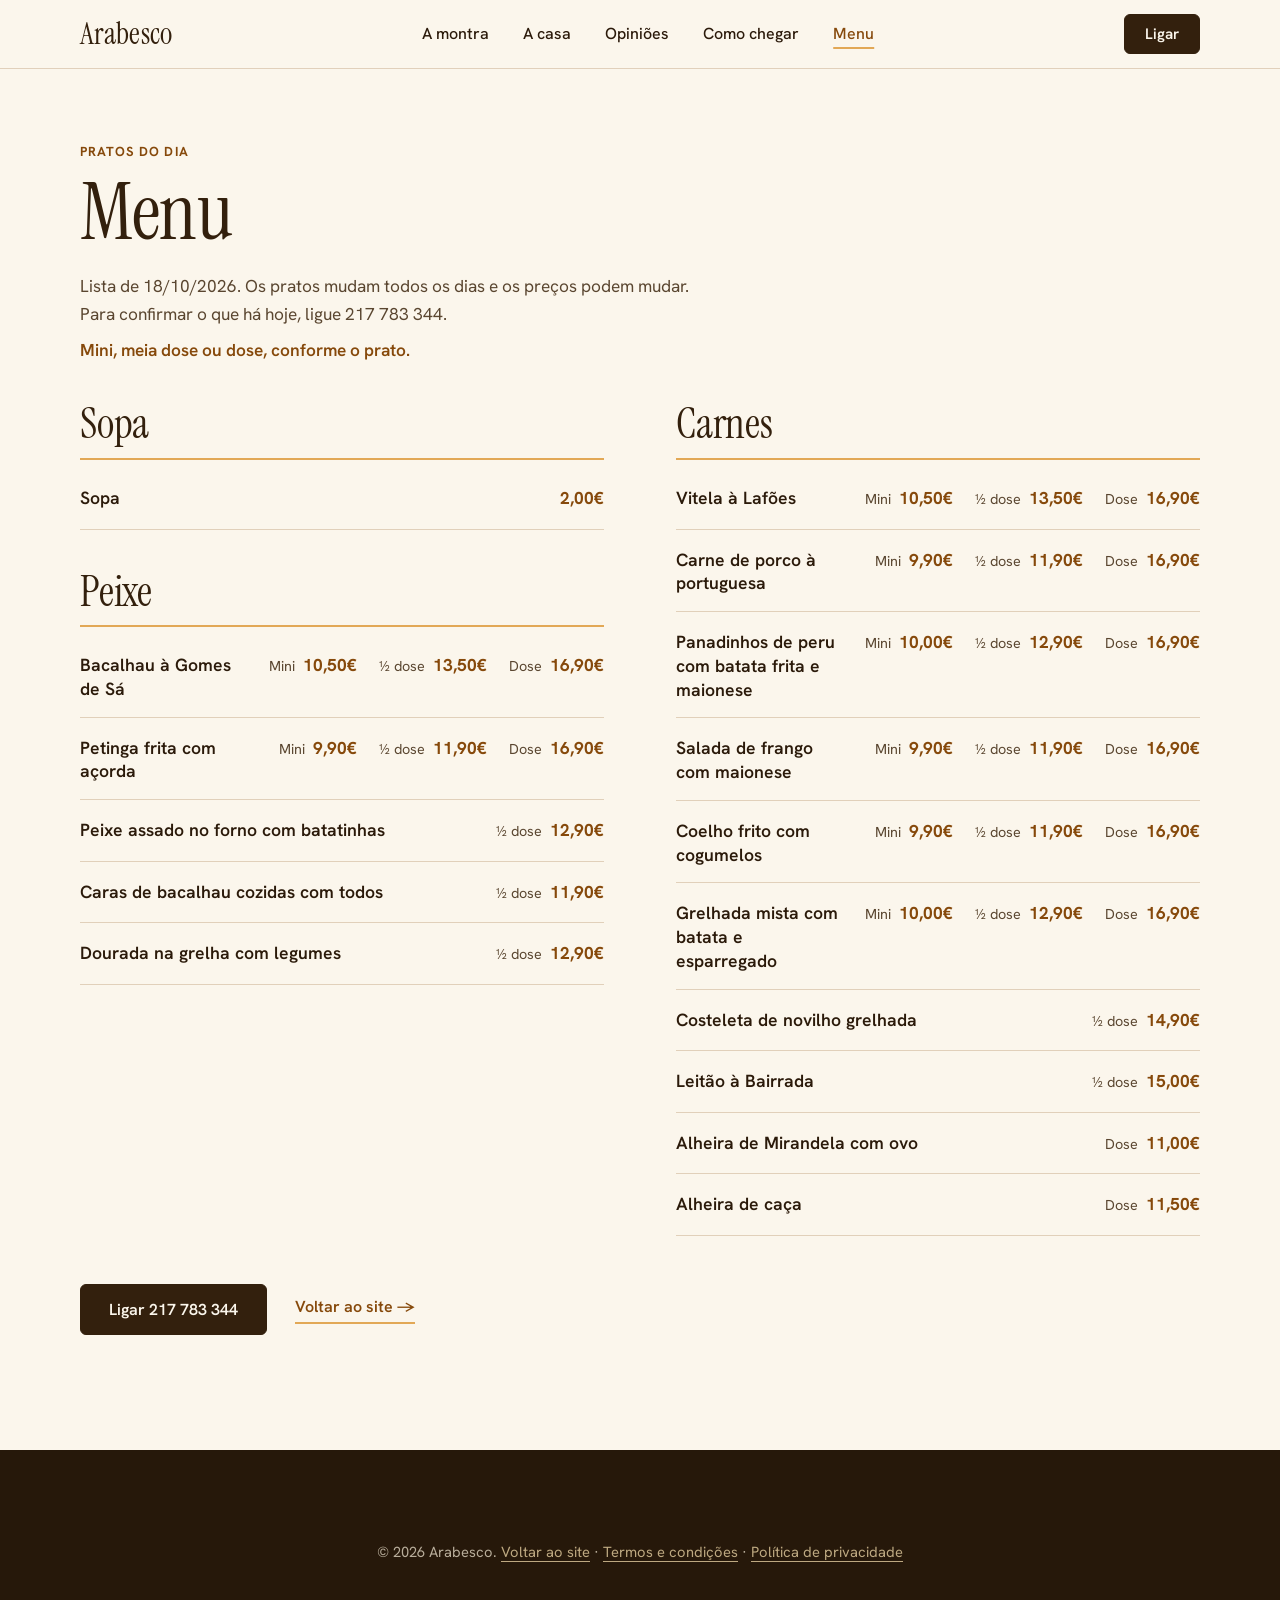
==== menu.html @ 0a5697a4 "Add files via upload" ====
<!DOCTYPE html>
<html lang="pt-PT">
<head>
  <meta charset="utf-8">
  <meta name="viewport" content="width=device-width, initial-scale=1">
  <!-- ============================================================
       COMO EDITAR ESTA PÁGINA
       - Cada prato é um bloco <li class="prato">. Copiar um bloco para acrescentar, apagar para remover.
       - Prato com três tamanhos: três <span class="preco">. Prato com um só tamanho: só um <span class="preco">.
       - A data da lista está no <p class="menu__data"> (por baixo do título).
       ============================================================ -->
  <title>Menu | Arabesco, restaurante em São Domingos de Benfica, Lisboa</title>
  <meta name="description" content="Menu e preços dos pratos do dia do Arabesco, restaurante na Estrada de Benfica, em Lisboa: peixe e carnes, em mini dose, meia dose e dose.">
  <meta name="theme-color" content="#33200D">
  <link rel="icon" href="assets/logo-fundo-claro.svg" type="image/svg+xml">
  <link rel="preconnect" href="https://fonts.googleapis.com">
  <link rel="preconnect" href="https://fonts.gstatic.com" crossorigin>
  <link rel="stylesheet" href="https://fonts.googleapis.com/css2?family=Hanken+Grotesk:wght@400;500;600;700&family=Instrument+Serif:ital@0;1&display=swap">
  <link rel="stylesheet" href="style.css">
</head>
<body>
  <a class="saltar" href="#conteudo">Saltar para o conteúdo</a>

  <header class="cabecalho">
    <div class="container cabecalho__linha">
      <a class="cabecalho__nome" href="index.html" aria-label="Arabesco, início">Arabesco</a>
      <nav class="menu" aria-label="Principal">
        <a href="index.html#montra">A montra</a>
        <a href="index.html#casa">A casa</a>
        <a href="index.html#opinioes">Opiniões</a>
        <a href="index.html#chegar">Como chegar</a>
        <a href="menu.html" aria-current="page">Menu</a>
      </nav>
      <a class="btn btn--pequeno" href="tel:+351217783344">Ligar</a>
    </div>
  </header>

  <main id="conteudo">
    <section class="secao menu__pagina" aria-labelledby="menu-titulo">
      <div class="container">
        <div class="menu__cabeca">
          <p class="rotulo">Pratos do dia</p>
          <h1 id="menu-titulo">Menu</h1>
          <p class="menu__data">Lista de 18/10/2026. Os pratos mudam todos os dias e os preços podem mudar. Para confirmar o que há hoje, ligue 217 783 344.</p>
          <p class="menu__legenda">Mini, meia dose ou dose, conforme o prato.</p>
        </div>

        <div class="menu__grelha">
          <!-- ===================== SOPA ===================== -->
          <section class="menu__bloco" aria-labelledby="menu-sopa">
            <h2 id="menu-sopa">Sopa</h2>
            <ul class="pratos">
              <li class="prato">
                <p class="prato__nome">Sopa</p>
                <p class="prato__precos"><span class="preco"><b>2,00€</b></span></p>
              </li>
            </ul>
          </section>

          <!-- ===================== PEIXE ===================== -->
          <section class="menu__bloco" aria-labelledby="menu-peixe">
            <h2 id="menu-peixe">Peixe</h2>
            <ul class="pratos">
              <li class="prato">
                <p class="prato__nome">Bacalhau à Gomes de Sá</p>
                <p class="prato__precos"><span class="preco"><i>Mini</i> <b>10,50€</b></span> <span class="preco"><i>½ dose</i> <b>13,50€</b></span> <span class="preco"><i>Dose</i> <b>16,90€</b></span></p>
              </li>
              <li class="prato">
                <p class="prato__nome">Petinga frita com açorda</p>
                <p class="prato__precos"><span class="preco"><i>Mini</i> <b>9,90€</b></span> <span class="preco"><i>½ dose</i> <b>11,90€</b></span> <span class="preco"><i>Dose</i> <b>16,90€</b></span></p>
              </li>
              <li class="prato">
                <p class="prato__nome">Peixe assado no forno com batatinhas</p>
                <p class="prato__precos"><span class="preco"><i>½ dose</i> <b>12,90€</b></span></p>
              </li>
              <li class="prato">
                <p class="prato__nome">Caras de bacalhau cozidas com todos</p>
                <p class="prato__precos"><span class="preco"><i>½ dose</i> <b>11,90€</b></span></p>
              </li>
              <li class="prato">
                <p class="prato__nome">Dourada na grelha com legumes</p>
                <p class="prato__precos"><span class="preco"><i>½ dose</i> <b>12,90€</b></span></p>
              </li>
            </ul>
          </section>

          <!-- ===================== CARNES ===================== -->
          <section class="menu__bloco" aria-labelledby="menu-carnes">
            <h2 id="menu-carnes">Carnes</h2>
            <ul class="pratos">
              <li class="prato">
                <p class="prato__nome">Vitela à Lafões</p>
                <p class="prato__precos"><span class="preco"><i>Mini</i> <b>10,50€</b></span> <span class="preco"><i>½ dose</i> <b>13,50€</b></span> <span class="preco"><i>Dose</i> <b>16,90€</b></span></p>
              </li>
              <li class="prato">
                <p class="prato__nome">Carne de porco à portuguesa</p>
                <p class="prato__precos"><span class="preco"><i>Mini</i> <b>9,90€</b></span> <span class="preco"><i>½ dose</i> <b>11,90€</b></span> <span class="preco"><i>Dose</i> <b>16,90€</b></span></p>
              </li>
              <li class="prato">
                <p class="prato__nome">Panadinhos de peru com batata frita e maionese</p>
                <p class="prato__precos"><span class="preco"><i>Mini</i> <b>10,00€</b></span> <span class="preco"><i>½ dose</i> <b>12,90€</b></span> <span class="preco"><i>Dose</i> <b>16,90€</b></span></p>
              </li>
              <li class="prato">
                <p class="prato__nome">Salada de frango com maionese</p>
                <p class="prato__precos"><span class="preco"><i>Mini</i> <b>9,90€</b></span> <span class="preco"><i>½ dose</i> <b>11,90€</b></span> <span class="preco"><i>Dose</i> <b>16,90€</b></span></p>
              </li>
              <li class="prato">
                <p class="prato__nome">Coelho frito com cogumelos</p>
                <p class="prato__precos"><span class="preco"><i>Mini</i> <b>9,90€</b></span> <span class="preco"><i>½ dose</i> <b>11,90€</b></span> <span class="preco"><i>Dose</i> <b>16,90€</b></span></p>
              </li>
              <li class="prato">
                <p class="prato__nome">Grelhada mista com batata e esparregado</p>
                <p class="prato__precos"><span class="preco"><i>Mini</i> <b>10,00€</b></span> <span class="preco"><i>½ dose</i> <b>12,90€</b></span> <span class="preco"><i>Dose</i> <b>16,90€</b></span></p>
              </li>
              <li class="prato">
                <p class="prato__nome">Costeleta de novilho grelhada</p>
                <p class="prato__precos"><span class="preco"><i>½ dose</i> <b>14,90€</b></span></p>
              </li>
              <li class="prato">
                <p class="prato__nome">Leitão à Bairrada</p>
                <p class="prato__precos"><span class="preco"><i>½ dose</i> <b>15,00€</b></span></p>
              </li>
              <li class="prato">
                <p class="prato__nome">Alheira de Mirandela com ovo</p>
                <p class="prato__precos"><span class="preco"><i>Dose</i> <b>11,00€</b></span></p>
              </li>
              <li class="prato">
                <p class="prato__nome">Alheira de caça</p>
                <p class="prato__precos"><span class="preco"><i>Dose</i> <b>11,50€</b></span></p>
              </li>
            </ul>
          </section>
        </div>

        <p class="menu__rodape"><a class="btn btn--escuro" href="tel:+351217783344">Ligar 217 783 344</a> <a class="ligacao-seta" href="index.html">Voltar ao site</a></p>
      </div>
    </section>
  </main>

  <footer class="rodape">
    <p class="container rodape__copy">© 2026 Arabesco. <a href="index.html">Voltar ao site</a> · <a href="termos.html">Termos e condições</a> · <a href="privacidade.html">Política de privacidade</a></p>
  </footer>

  <a class="ligar-flutuante" href="tel:+351217783344" aria-label="Ligar para o Arabesco">
    <svg viewBox="0 0 24 24" width="20" height="20" aria-hidden="true" focusable="false">
      <path d="M5 4h3.5l1.7 4.2-2.1 1.3a11 11 0 0 0 5.4 5.4l1.3-2.1L19 14.5V18a2 2 0 0 1-2 2A13 13 0 0 1 3 6a2 2 0 0 1 2-2Z" fill="none" stroke="currentColor" stroke-width="1.8" stroke-linejoin="round"/>
    </svg>
    <span>Ligar</span>
  </a>
</body>
</html>
---- style.css ----
/* ==========================================================================
   STYLE.CSS (Arabesco, versão moderna)
   Como editar:
   1. Cores e fontes: só mexer nas variáveis da secção "TOKENS" (topo do ficheiro).
   2. Tudo o resto usa essas variáveis, por isso o site muda de aspeto todo de uma vez.
   3. Mobile primeiro: os estilos base são para telemóvel; os @media (min-width) acrescentam
      o que muda em ecrãs maiores.
   Letras nítidas: Instrument Serif só em tamanhos grandes (títulos), Hanken Grotesk no resto.
   ========================================================================== */

/* ---------- TOKENS (EDITAR) ---------- */
:root {
  /* Paleta tirada do logótipo e das fotos do próprio espaço */
  --ouro: #E2A856;            /* dourado do logótipo */
  --ouro-claro: #F0D9A9;      /* dourado claro: texto sobre fundo escuro */
  --bronze: #A56415;          /* bronze do logótipo (decorativo) */
  --bronze-texto: #86490B;    /* bronze escuro para texto sobre creme (contraste acima de 5:1) */
  --castanho: #33200D;        /* castanho-escuro da madeira do interior */
  --castanho-2: #26180A;      /* rodapé */
  --creme: #FBF6EC;           /* fundo da página */
  --creme-2: #F2E7D0;         /* fundo das secções alternadas */
  --branco: #FFFDF8;          /* cartões */
  --tinta: #2B1A0A;           /* texto corrente */
  --tinta-suave: #5A4630;     /* texto secundário */
  --linha: rgba(134, 73, 11, 0.22);

  /* Têm de coincidir com o <link> do Google Fonts no index.html. */
  --f-titulos: "Instrument Serif", Georgia, "Times New Roman", serif;
  --f-texto: "Hanken Grotesk", "Helvetica Neue", Arial, sans-serif;

  --raio: 6px;                /* botões (nunca em pílula) */
  --raio-cartao: 16px;        /* fotos e cartões */
  --largura: 1120px;
  --espaco: clamp(64px, 9vw, 120px);
}

/* ---------- BASE ---------- */
*, *::before, *::after { box-sizing: border-box; }
html { scroll-behavior: smooth; scroll-padding-top: 76px; -webkit-text-size-adjust: 100%; }
body {
  margin: 0;
  font-family: var(--f-texto);
  font-size: 1.08rem;
  line-height: 1.65;
  color: var(--tinta);
  background: var(--creme);
  font-variant-numeric: lining-nums;
  overflow-wrap: break-word;
  -webkit-font-smoothing: antialiased;   /* letras mais nítidas em Mac e iPhone */
  -moz-osx-font-smoothing: grayscale;
  text-rendering: optimizeLegibility;
}
img, svg { max-width: 100%; height: auto; }
p { margin: 0 0 1em; }
a { color: var(--bronze-texto); text-underline-offset: 4px; }
a:hover { text-decoration-thickness: 2px; }
:focus-visible { outline: 3px solid var(--bronze); outline-offset: 3px; }

h1, h2, h3 { text-wrap: balance; font-family: var(--f-titulos); font-weight: 400; color: var(--castanho); margin: 0 0 .4em; line-height: 1.08; letter-spacing: -.005em; }
h2 { font-size: clamp(2.3rem, 5.4vw, 3.6rem); }
h3 { font-family: var(--f-texto); font-weight: 700; font-size: 1.15rem; letter-spacing: 0; line-height: 1.3; }

.container { width: min(100% - 40px, var(--largura)); margin-inline: auto; }

.saltar { position: absolute; left: -9999px; }
.saltar:focus { left: 12px; top: 12px; z-index: 100; background: #fff; padding: 8px 12px; }

.rotulo {
  font-family: var(--f-texto); font-size: .82rem; font-weight: 700;
  letter-spacing: .08em; text-transform: uppercase; color: var(--bronze-texto); margin: 0 0 .5em;
}

/* ---------- ORNAMENTO (losango, como no logótipo) ---------- */
.orn { display: flex; align-items: center; gap: 14px; margin: 0 0 1.8rem; }
.orn::before, .orn::after { content: ""; height: 1px; background: var(--ouro); flex: 1; }
.orn span { width: 7px; height: 7px; background: var(--ouro); transform: rotate(45deg); flex: none; }
.orn--curto { width: 130px; }

/* ---------- BOTÕES (retangulares, cantos curtos) ---------- */
.btn {
  display: inline-block;
  padding: 15px 28px;
  font-family: var(--f-texto); font-weight: 600; font-size: 1rem; line-height: 1.2;
  text-decoration: none; text-align: center;
  background: var(--castanho); color: var(--creme);
  border: 1.5px solid var(--castanho); border-radius: var(--raio);
  cursor: pointer;
  transition: background-color .2s ease, color .2s ease, transform .2s ease;
}
.btn:hover { background: var(--tinta); transform: translateY(-2px); }
.btn--pequeno { padding: 10px 20px; font-size: .95rem; }
.btn--ouro { background: var(--ouro); color: var(--castanho); border-color: var(--ouro); }
.btn--ouro:hover { background: var(--ouro-claro); border-color: var(--ouro-claro); }
.btn--contorno { background: transparent; color: var(--castanho); border-color: var(--castanho); }
.btn--contorno:hover { background: var(--castanho); color: var(--creme); }
.btn--contorno-claro { background: transparent; color: var(--ouro-claro); border-color: var(--ouro); }
.btn--contorno-claro:hover { background: rgba(226, 168, 86, .16); }

.ligacao-seta { display: inline-block; font-family: var(--f-texto); font-size: 1rem; font-weight: 600; text-decoration: none; border-bottom: 2px solid var(--ouro); padding-bottom: 2px; }
.ligacao-seta::after { content: " \2192"; }
.ligacao-seta:hover { border-bottom-color: var(--bronze); }

/* ---------- CABEÇALHO ---------- */
.cabecalho { position: sticky; top: 0; z-index: 50; background: rgba(251, 246, 236, .95); backdrop-filter: blur(8px); -webkit-backdrop-filter: blur(8px); border-bottom: 1px solid var(--linha); }
.cabecalho__linha { display: flex; align-items: center; justify-content: space-between; gap: 16px; min-height: 68px; }
.cabecalho__nome { font-family: var(--f-titulos); font-weight: 400; font-size: 1.9rem; line-height: 1; letter-spacing: .01em; text-decoration: none; color: var(--castanho); }
.menu { display: none; }
@media (min-width: 900px) {
  .menu { display: flex; gap: 34px; }
  .menu a { white-space: nowrap; font-size: 1rem; font-weight: 500; text-decoration: none; color: var(--tinta); }
  .menu a:hover { color: var(--bronze-texto); text-decoration: underline; text-decoration-color: var(--ouro); text-decoration-thickness: 2px; text-underline-offset: 8px; }
}

/* ---------- HERO ---------- */
.hero {
  position: relative;
  background: radial-gradient(ellipse 70% 60% at 50% 30%, #4B3016 0%, var(--castanho) 70%);
  color: var(--ouro-claro);
  text-align: center;
  padding: clamp(48px, 7vw, 88px) 0 clamp(96px, 12vw, 150px);
}
/* moldura fina dourada com cantos suaves */
.hero::before { content: ""; position: absolute; inset: 14px; border: 1px solid rgba(226, 168, 86, .4); border-radius: 12px; pointer-events: none; }
.hero__logo { display: block; margin: 0 auto; width: min(58vw, 290px); height: auto; }
.hero h1 { font-family: var(--f-titulos); font-style: italic; font-weight: 400; font-size: clamp(2rem, 4.4vw, 2.9rem); line-height: 1.12; color: var(--creme); max-width: 28ch; margin: 30px auto 14px; }
.hero__sub { font-family: var(--f-texto); font-size: 1rem; font-weight: 600; letter-spacing: .04em; color: var(--ouro); margin: 0; }
.hero__acoes { display: flex; flex-wrap: wrap; justify-content: center; gap: 14px; margin-top: 30px; }

/* ---------- FAIXA: HORÁRIO, MORADA, TELEFONE (cartão que sobe sobre o hero) ---------- */
.faixa { position: relative; z-index: 2; margin-top: -64px; }
.faixa__grelha { display: grid; background: var(--branco); border: 1px solid var(--linha); border-radius: var(--raio-cartao); box-shadow: 0 18px 40px -18px rgba(51, 32, 13, .35); overflow: hidden; }
.faixa__item { text-align: center; padding: 24px 16px; border-top: 1px solid var(--linha); }
.faixa__item:first-child { border-top: 0; }
.faixa__valor { font-size: 1.2rem; font-weight: 500; line-height: 1.4; margin: 0; }
.faixa__valor a { color: var(--tinta); text-decoration: none; }
.faixa__valor a:hover { color: var(--bronze-texto); text-decoration: underline; }
@media (min-width: 760px) {
  .faixa__grelha { grid-template-columns: repeat(3, 1fr); }
  .faixa__item { border-top: 0; border-left: 1px solid var(--linha); padding: 32px 16px; }
  .faixa__item:first-child { border-left: 0; }
}

/* ---------- SECÇÕES ---------- */
.secao { padding-block: var(--espaco); }
.faixa + .secao { padding-top: calc(var(--espaco) * .8); }
.secao--tom { background: var(--creme-2); }
.secao--escura { background: var(--castanho); color: var(--creme); }
.secao--escura h2 { color: var(--creme); }
.secao--escura a { color: var(--ouro-claro); }
.secao--escura .rotulo { color: var(--ouro); }
.orn--claro::before, .orn--claro::after { background: rgba(226, 168, 86, .6); }

.duas-colunas { display: grid; gap: 40px; align-items: center; }
.texto p { max-width: 34em; }
@media (min-width: 900px) {
  .duas-colunas { grid-template-columns: 1fr 1fr; gap: 80px; }
  .duas-colunas--inversa .foto { order: -1; }
}

/* ---------- FOTOS (cantos suaves e sombra leve) ---------- */
.foto { position: relative; margin: 0; }
.foto img { display: block; width: 100%; height: 100%; object-fit: cover; border-radius: var(--raio-cartao); box-shadow: 0 18px 36px -20px rgba(51, 32, 13, .55); }
.foto--ampla img { aspect-ratio: 4 / 3; }
/* Par de fotos da montra: duas colunas iguais, mesma altura. */
.fotos-par { display: grid; grid-template-columns: 1fr 1fr; gap: 20px; }
.fotos-par .foto img { aspect-ratio: 4 / 5; }
.fotos-par .foto--grande img { object-position: 50% 60%; }

/* ---------- A MONTRA: itens em cartões ---------- */
.itens { display: grid; gap: 14px; margin-top: 30px; }
.item { padding: 20px 22px; background: var(--branco); border: 1px solid var(--linha); border-radius: 12px; }
.item h3 { margin-bottom: .2em; }
.item p { margin: 0; color: var(--tinta-suave); font-size: 1rem; line-height: 1.55; }
@media (min-width: 560px) { .itens { grid-template-columns: 1fr 1fr; gap: 16px; } }

/* ---------- COMO CHEGAR ---------- */
address { font-style: normal; font-size: 1.3rem; font-weight: 500; line-height: 1.45; margin-bottom: 1.4rem; }
.horario { margin: 0 0 1.4rem; max-width: 420px; }
.horario div { display: flex; justify-content: space-between; gap: 16px; padding: 14px 0; border-top: 1px solid var(--linha); border-bottom: 1px solid var(--linha); }
.horario dt { font-weight: 700; align-self: center; }
.horario dd { margin: 0; font-weight: 500; }
.nota { font-size: 1rem; color: var(--tinta-suave); }
.mapa { margin-top: 56px; min-height: 240px; display: grid; place-content: center; justify-items: center; gap: 12px; text-align: center; padding: 24px; background: var(--creme-2); border: 1px solid var(--linha); border-radius: var(--raio-cartao); }
.mapa iframe { width: 100%; height: 100%; min-height: 380px; border: 0; border-radius: var(--raio-cartao); }
.mapa--ativo { padding: 0; display: block; overflow: hidden; }

/* ---------- OPINIÕES ---------- */
.opinioes__cabeca { display: flex; flex-wrap: wrap; align-items: flex-end; justify-content: space-between; gap: 12px 32px; }
.opinioes__cabeca h2 { margin-bottom: .2em; }
.opinioes__nota { font-size: 1rem; font-weight: 600; color: var(--ouro); margin: 0; }
.opinioes__ligacao { margin: 0 0 .4em; }
.secao--escura .ligacao-seta { color: var(--ouro-claro); }
.opinioes__cabeca + .orn { margin-top: 1.4rem; margin-bottom: 2.4rem; }
.citacoes { display: grid; gap: 16px; }
.citacao { margin: 0; }
.citacao p { line-height: 1.6; color: var(--creme); }
.citacao footer { font-size: .92rem; font-weight: 600; line-height: 1.5; color: var(--ouro); margin-top: 1rem; }
.citacoes .citacao { padding: 24px 26px; background: rgba(255, 253, 248, .06); border: 1px solid rgba(226, 168, 86, .28); border-radius: var(--raio-cartao); }
.citacoes .citacao p { font-size: 1.05rem; margin: 0; }
.citacoes .citacao--grande { padding: 30px 30px 32px; background: rgba(226, 168, 86, .12); border-color: rgba(226, 168, 86, .5); }
.citacoes .citacao--grande p { font-family: var(--f-titulos); font-style: italic; font-size: clamp(1.7rem, 3.4vw, 2.3rem); line-height: 1.22; }
@media (min-width: 900px) {
  .citacoes { grid-template-columns: 1.25fr 1fr; gap: 20px; align-items: stretch; }
  .citacoes .citacao--grande { grid-row: 1 / span 2; display: flex; flex-direction: column; justify-content: center; }
}

/* ---------- CONTACTOS ---------- */
.secao--contactos { border-top: 1px solid rgba(226, 168, 86, .35); }
.contactos { display: grid; gap: 40px; }
.contactos__lista { list-style: none; margin: 0; padding: 0; }
.contactos__lista li { padding: 16px 0; border-bottom: 1px solid rgba(226, 168, 86, .3); display: grid; gap: 4px; }
.contactos__lista li:first-child { border-top: 1px solid rgba(226, 168, 86, .3); }
.contactos .rotulo { margin: 0; }
@media (min-width: 900px) {
  .contactos { grid-template-columns: 1fr 1.2fr; gap: 80px; align-items: start; }
  .contactos__lista li { grid-template-columns: 140px 1fr; align-items: baseline; }
}

/* ---------- RODAPÉ ---------- */
.rodape { background: var(--castanho-2); color: #E9DFCB; padding: 56px 0 96px; font-size: 1rem; }
.rodape a { color: var(--ouro-claro); }
.rodape__grelha { display: grid; gap: 32px; align-items: center; justify-items: center; text-align: center; }
.rodape__logo { width: 110px; height: auto; }
.rodape ul { list-style: none; margin: 0; padding: 0; display: flex; flex-wrap: wrap; justify-content: center; gap: 10px 28px; }
.rodape__copy { margin-top: 34px; text-align: center; opacity: .75; font-size: .92rem; }
@media (min-width: 760px) { .rodape { padding-bottom: 56px; } }
@media (min-width: 900px) {
  .rodape__grelha { grid-template-columns: auto 1fr; justify-items: start; text-align: left; gap: 64px; }
  .rodape ul { justify-content: flex-end; justify-self: end; }
}

/* ---------- BOTÃO FLUTUANTE (LIGAR) ----------
   Em telemóvel é uma barra no fundo do ecrã (o rodapé tem espaço para ela, por isso nunca tapa texto).
   Em ecrãs largos esconde-se: o botão "Ligar" do cabeçalho fica sempre visível. */
.ligar-flutuante {
  position: fixed; left: 0; right: 0; bottom: 0; z-index: 60;
  display: flex; align-items: center; justify-content: center; gap: 10px;
  padding: 15px 18px;
  background: var(--ouro); color: var(--castanho);
  font-family: var(--f-texto); font-weight: 700; font-size: 1rem; text-decoration: none;
  box-shadow: 0 -6px 18px rgba(0, 0, 0, .18);
}
.ligar-flutuante:hover { background: var(--ouro-claro); }
@media (min-width: 760px) { .ligar-flutuante { display: none; } }

/* ---------- ANIMAÇÃO DE ENTRADA (única, subtil) ----------
   Só os títulos das secções têm a classe .reveal. Para remover o efeito por completo,
   apagar este bloco e o código de IntersectionObserver no script.js. */
.js .reveal { opacity: 0; transform: translateY(12px); transition: opacity .6s ease, transform .6s ease; }
.js .reveal.visivel { opacity: 1; transform: none; }
@media (prefers-reduced-motion: reduce) {
  html { scroll-behavior: auto; }
  .btn { transition: none; }
  .js .reveal { opacity: 1; transform: none; transition: none; }
}

/* ---------- PÁGINAS LEGAIS (termos.html e privacidade.html) ---------- */
.legal { padding-block: 56px 100px; }
.legal .conteudo { max-width: 700px; }
.legal h1 { font-size: clamp(2.2rem, 5vw, 3rem); }
.legal h2 { font-size: 1.7rem; margin-top: 2.2rem; }
.legal ul { padding-left: 1.2rem; }
.legal .aviso { background: var(--creme-2); border-left: 3px solid var(--ouro); padding: 12px 16px; font-size: 1rem; border-radius: 4px; }

/* ---------- PÁGINA DO MENU (menu.html) ---------- */
.menu__pagina { padding-top: clamp(40px, 6vw, 72px); }
.menu__cabeca { max-width: 40rem; margin-bottom: 2.4rem; }
.menu__cabeca h1 { font-size: clamp(3rem, 8vw, 5rem); margin-bottom: .2em; }
.menu__data { margin: 0 0 .4em; color: var(--tinta-suave); }
.menu__legenda { margin: 0; font-weight: 600; color: var(--bronze-texto); }
.menu__grelha { display: grid; gap: 40px; }
.menu__bloco h2 { font-size: clamp(2rem, 4vw, 2.6rem); padding-bottom: .25em; border-bottom: 2px solid var(--ouro); margin-bottom: .2em; }
.pratos { list-style: none; margin: 0; padding: 0; }
.prato { display: grid; gap: 6px 24px; padding: 16px 0; border-bottom: 1px solid var(--linha); }
.prato__nome { margin: 0; font-weight: 600; font-size: 1.1rem; line-height: 1.35; }
.prato__precos { margin: 0; display: flex; flex-wrap: wrap; gap: 6px 22px; }
.preco { white-space: nowrap; }
.preco i { font-style: normal; font-size: .9rem; color: var(--tinta-suave); margin-right: 4px; }
.preco b { font-weight: 700; color: var(--bronze-texto); }
.menu__rodape { display: flex; flex-wrap: wrap; align-items: center; gap: 20px 28px; margin: 3rem 0 0; }
.menu a[aria-current="page"] { color: var(--bronze-texto); text-decoration: underline; text-decoration-color: var(--ouro); text-decoration-thickness: 2px; text-underline-offset: 8px; }
@media (min-width: 760px) {
  .prato { grid-template-columns: 1fr auto; align-items: baseline; }
  .prato__precos { justify-content: flex-end; }
}
@media (min-width: 1040px) {
  /* Sopa e peixe à esquerda, carnes à direita: duas colunas equilibradas */
  .menu__grelha { grid-template-columns: 1fr 1fr; grid-template-rows: auto 1fr; gap: 40px 72px; align-items: start; }
  .menu__grelha .menu__bloco:nth-child(3) { grid-column: 2; grid-row: 1 / span 2; }
}
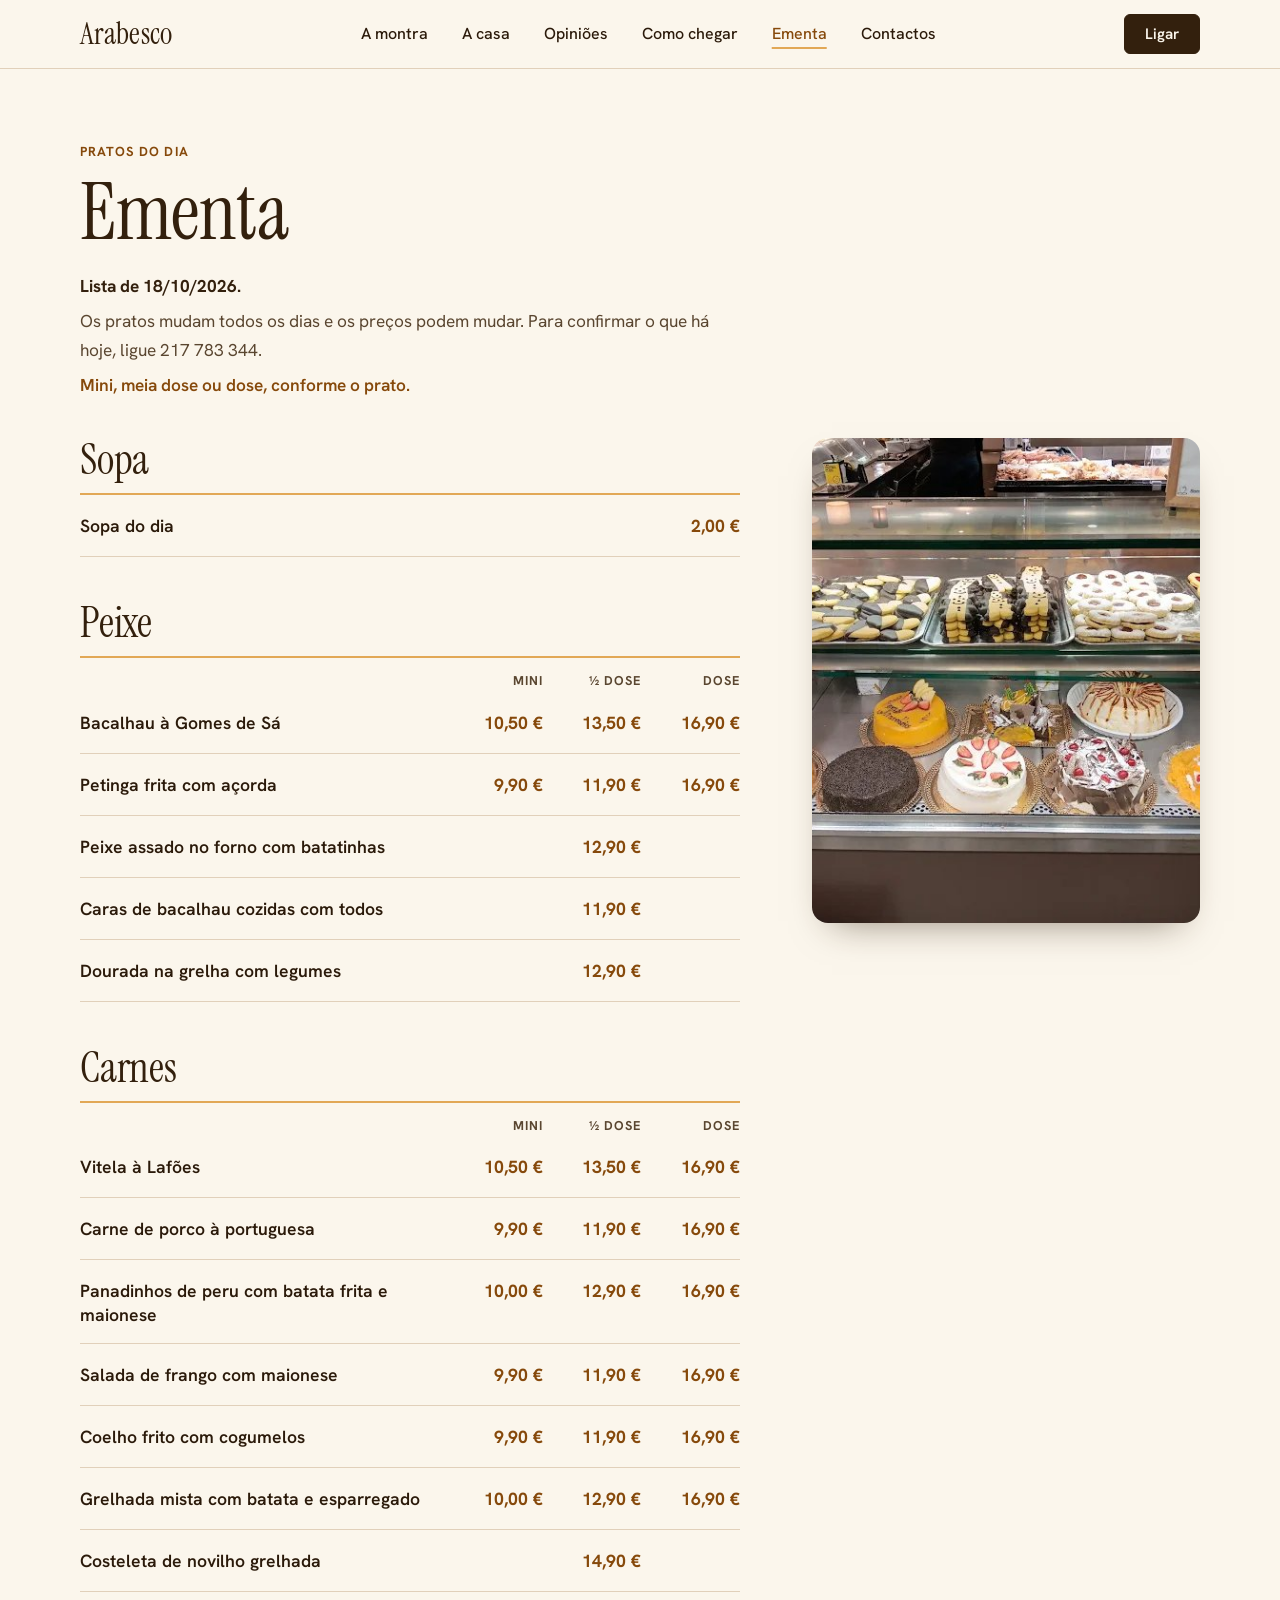
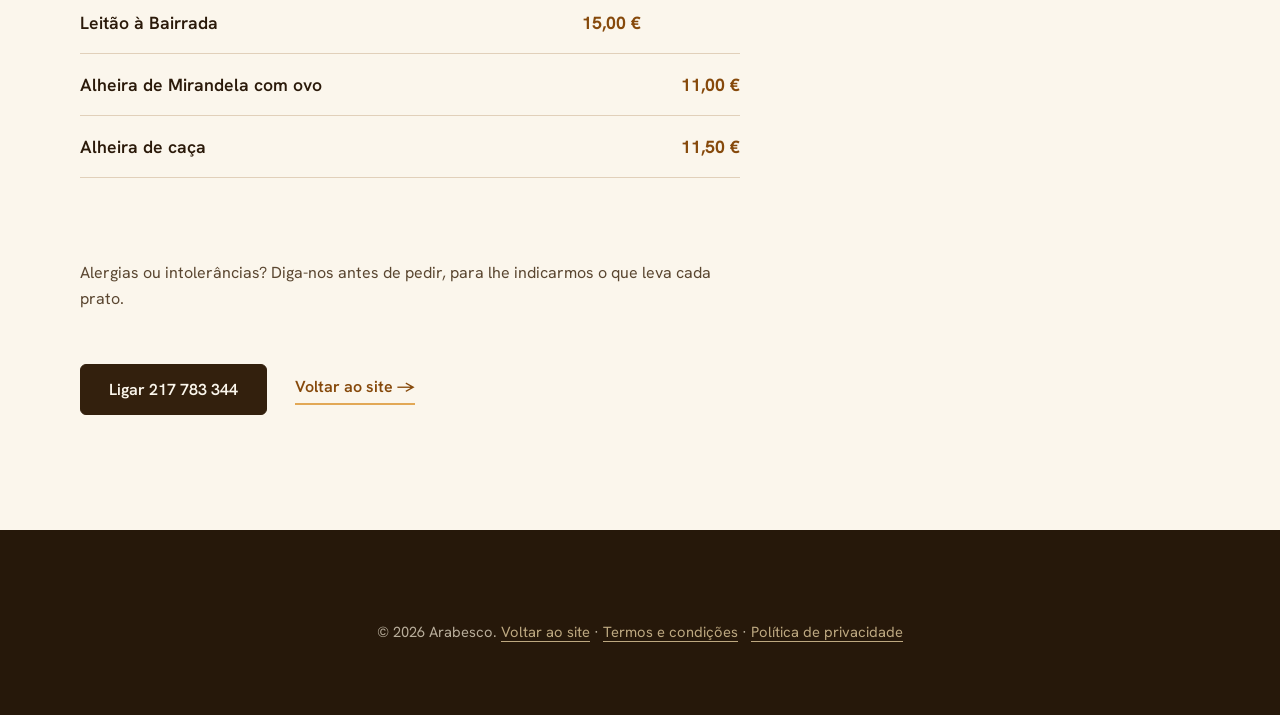
==== commit a3dcad75: "Site Arabesco v3: navegação móvel, ementa em grelha com ficheiro de dados, painel do mapa e correçõe" ====
--- a/menu.html
+++ b/menu.html
@@ -5,12 +5,13 @@
   <meta name="viewport" content="width=device-width, initial-scale=1">
   <!-- ============================================================
        COMO EDITAR ESTA PÁGINA
-       - Cada prato é um bloco <li class="prato">. Copiar um bloco para acrescentar, apagar para remover.
-       - Prato com três tamanhos: três <span class="preco">. Prato com um só tamanho: só um <span class="preco">.
-       - A data da lista está no <p class="menu__data"> (por baixo do título).
+       Os pratos e os preços NÃO estão neste ficheiro. Estão em ementa-dados.js, que tem as instruções
+       no topo. A lista é desenhada sozinha pelo script.js.
+       Aqui só se mexe nos textos de introdução e no aviso dos alergénios.
+       (O nome do ficheiro continua a ser menu.html para os endereços já partilhados não deixarem de funcionar.)
        ============================================================ -->
-  <title>Menu | Arabesco, restaurante em São Domingos de Benfica, Lisboa</title>
-  <meta name="description" content="Menu e preços dos pratos do dia do Arabesco, restaurante na Estrada de Benfica, em Lisboa: peixe e carnes, em mini dose, meia dose e dose.">
+  <title>Ementa | Arabesco, restaurante em São Domingos de Benfica, Lisboa</title>
+  <meta name="description" content="Ementa e preços dos pratos do dia do Arabesco, restaurante na Estrada de Benfica, em Lisboa: peixe e carnes, em mini dose, meia dose e dose.">
   <meta name="theme-color" content="#33200D">
   <link rel="icon" href="assets/logo-fundo-claro.svg" type="image/svg+xml">
   <link rel="preconnect" href="https://fonts.googleapis.com">
@@ -24,115 +25,52 @@
   <header class="cabecalho">
     <div class="container cabecalho__linha">
       <a class="cabecalho__nome" href="index.html" aria-label="Arabesco, início">Arabesco</a>
-      <nav class="menu" aria-label="Principal">
+      <nav class="nav" id="nav" aria-label="Principal">
         <a href="index.html#montra">A montra</a>
         <a href="index.html#casa">A casa</a>
         <a href="index.html#opinioes">Opiniões</a>
         <a href="index.html#chegar">Como chegar</a>
-        <a href="menu.html" aria-current="page">Menu</a>
+        <a href="menu.html" aria-current="page">Ementa</a>
+        <a href="index.html#contactos">Contactos</a>
       </nav>
-      <a class="btn btn--pequeno" href="tel:+351217783344">Ligar</a>
+      <div class="cabecalho__acoes">
+        <a class="btn btn--pequeno cabecalho__ligar" href="tel:+351217783344">Ligar</a>
+        <button class="nav-botao" type="button" aria-expanded="false" aria-controls="nav" aria-label="Abrir navegação">
+          <span class="nav-botao__barras" aria-hidden="true"></span>
+        </button>
+      </div>
     </div>
   </header>
 
   <main id="conteudo">
-    <section class="secao menu__pagina" aria-labelledby="menu-titulo">
+    <section class="secao ementa" aria-labelledby="ementa-titulo">
       <div class="container">
-        <div class="menu__cabeca">
+        <div class="ementa__cabeca">
           <p class="rotulo">Pratos do dia</p>
-          <h1 id="menu-titulo">Menu</h1>
-          <p class="menu__data">Lista de 18/10/2026. Os pratos mudam todos os dias e os preços podem mudar. Para confirmar o que há hoje, ligue 217 783 344.</p>
-          <p class="menu__legenda">Mini, meia dose ou dose, conforme o prato.</p>
+          <h1 id="ementa-titulo">Ementa</h1>
+          <!-- A data da lista vem de ementa-dados.js e aparece no parágrafo a seguir. -->
+          <p class="ementa__data" id="ementa-data"></p>
+          <p class="ementa__texto">Os pratos mudam todos os dias e os preços podem mudar. Para confirmar o que há hoje, ligue 217&nbsp;783&nbsp;344.</p>
+          <p class="ementa__legenda">Mini, meia dose ou dose, conforme o prato.</p>
         </div>
 
-        <div class="menu__grelha">
-          <!-- ===================== SOPA ===================== -->
-          <section class="menu__bloco" aria-labelledby="menu-sopa">
-            <h2 id="menu-sopa">Sopa</h2>
-            <ul class="pratos">
-              <li class="prato">
-                <p class="prato__nome">Sopa</p>
-                <p class="prato__precos"><span class="preco"><b>2,00€</b></span></p>
-              </li>
-            </ul>
-          </section>
+        <div class="ementa__corpo">
+          <div class="ementa__lista">
+            <div id="ementa-lista">
+              <!-- Sem JavaScript, o visitante vê só isto. -->
+              <noscript><p class="ementa__aviso">Para ver a ementa de hoje, ligue 217 783 344.</p></noscript>
+            </div>
 
-          <!-- ===================== PEIXE ===================== -->
-          <section class="menu__bloco" aria-labelledby="menu-peixe">
-            <h2 id="menu-peixe">Peixe</h2>
-            <ul class="pratos">
-              <li class="prato">
-                <p class="prato__nome">Bacalhau à Gomes de Sá</p>
-                <p class="prato__precos"><span class="preco"><i>Mini</i> <b>10,50€</b></span> <span class="preco"><i>½ dose</i> <b>13,50€</b></span> <span class="preco"><i>Dose</i> <b>16,90€</b></span></p>
-              </li>
-              <li class="prato">
-                <p class="prato__nome">Petinga frita com açorda</p>
-                <p class="prato__precos"><span class="preco"><i>Mini</i> <b>9,90€</b></span> <span class="preco"><i>½ dose</i> <b>11,90€</b></span> <span class="preco"><i>Dose</i> <b>16,90€</b></span></p>
-              </li>
-              <li class="prato">
-                <p class="prato__nome">Peixe assado no forno com batatinhas</p>
-                <p class="prato__precos"><span class="preco"><i>½ dose</i> <b>12,90€</b></span></p>
-              </li>
-              <li class="prato">
-                <p class="prato__nome">Caras de bacalhau cozidas com todos</p>
-                <p class="prato__precos"><span class="preco"><i>½ dose</i> <b>11,90€</b></span></p>
-              </li>
-              <li class="prato">
-                <p class="prato__nome">Dourada na grelha com legumes</p>
-                <p class="prato__precos"><span class="preco"><i>½ dose</i> <b>12,90€</b></span></p>
-              </li>
-            </ul>
-          </section>
+            <!-- EDITAR: aviso sobre alergénios. Confirmar com o cliente como é dada a informação (ver PENDENTES.md). -->
+            <p class="ementa__nota">Alergias ou intolerâncias? Diga-nos antes de pedir, para lhe indicarmos o que leva cada prato.</p>
+          </div>
 
-          <!-- ===================== CARNES ===================== -->
-          <section class="menu__bloco" aria-labelledby="menu-carnes">
-            <h2 id="menu-carnes">Carnes</h2>
-            <ul class="pratos">
-              <li class="prato">
-                <p class="prato__nome">Vitela à Lafões</p>
-                <p class="prato__precos"><span class="preco"><i>Mini</i> <b>10,50€</b></span> <span class="preco"><i>½ dose</i> <b>13,50€</b></span> <span class="preco"><i>Dose</i> <b>16,90€</b></span></p>
-              </li>
-              <li class="prato">
-                <p class="prato__nome">Carne de porco à portuguesa</p>
-                <p class="prato__precos"><span class="preco"><i>Mini</i> <b>9,90€</b></span> <span class="preco"><i>½ dose</i> <b>11,90€</b></span> <span class="preco"><i>Dose</i> <b>16,90€</b></span></p>
-              </li>
-              <li class="prato">
-                <p class="prato__nome">Panadinhos de peru com batata frita e maionese</p>
-                <p class="prato__precos"><span class="preco"><i>Mini</i> <b>10,00€</b></span> <span class="preco"><i>½ dose</i> <b>12,90€</b></span> <span class="preco"><i>Dose</i> <b>16,90€</b></span></p>
-              </li>
-              <li class="prato">
-                <p class="prato__nome">Salada de frango com maionese</p>
-                <p class="prato__precos"><span class="preco"><i>Mini</i> <b>9,90€</b></span> <span class="preco"><i>½ dose</i> <b>11,90€</b></span> <span class="preco"><i>Dose</i> <b>16,90€</b></span></p>
-              </li>
-              <li class="prato">
-                <p class="prato__nome">Coelho frito com cogumelos</p>
-                <p class="prato__precos"><span class="preco"><i>Mini</i> <b>9,90€</b></span> <span class="preco"><i>½ dose</i> <b>11,90€</b></span> <span class="preco"><i>Dose</i> <b>16,90€</b></span></p>
-              </li>
-              <li class="prato">
-                <p class="prato__nome">Grelhada mista com batata e esparregado</p>
-                <p class="prato__precos"><span class="preco"><i>Mini</i> <b>10,00€</b></span> <span class="preco"><i>½ dose</i> <b>12,90€</b></span> <span class="preco"><i>Dose</i> <b>16,90€</b></span></p>
-              </li>
-              <li class="prato">
-                <p class="prato__nome">Costeleta de novilho grelhada</p>
-                <p class="prato__precos"><span class="preco"><i>½ dose</i> <b>14,90€</b></span></p>
-              </li>
-              <li class="prato">
-                <p class="prato__nome">Leitão à Bairrada</p>
-                <p class="prato__precos"><span class="preco"><i>½ dose</i> <b>15,00€</b></span></p>
-              </li>
-              <li class="prato">
-                <p class="prato__nome">Alheira de Mirandela com ovo</p>
-                <p class="prato__precos"><span class="preco"><i>Dose</i> <b>11,00€</b></span></p>
-              </li>
-              <li class="prato">
-                <p class="prato__nome">Alheira de caça</p>
-                <p class="prato__precos"><span class="preco"><i>Dose</i> <b>11,50€</b></span></p>
-              </li>
-            </ul>
-          </section>
+          <figure class="ementa__foto">
+            <img src="assets/vitrina.jpg" alt="Montra do Arabesco com bolos decorados, tartes e biscoitos com cobertura de chocolate" width="510" height="510" loading="lazy" decoding="async">
+          </figure>
         </div>
 
-        <p class="menu__rodape"><a class="btn btn--escuro" href="tel:+351217783344">Ligar 217 783 344</a> <a class="ligacao-seta" href="index.html">Voltar ao site</a></p>
+        <p class="ementa__rodape"><a class="btn" href="tel:+351217783344">Ligar 217 783 344</a> <a class="ligacao-seta" href="index.html">Voltar ao site</a></p>
       </div>
     </section>
   </main>
@@ -141,11 +79,14 @@
     <p class="container rodape__copy">© 2026 Arabesco. <a href="index.html">Voltar ao site</a> · <a href="termos.html">Termos e condições</a> · <a href="privacidade.html">Política de privacidade</a></p>
   </footer>
 
-  <a class="ligar-flutuante" href="tel:+351217783344" aria-label="Ligar para o Arabesco">
+  <a class="ligar-flutuante" href="tel:+351217783344" aria-label="Ligar para o Arabesco, 217 783 344">
     <svg viewBox="0 0 24 24" width="20" height="20" aria-hidden="true" focusable="false">
       <path d="M5 4h3.5l1.7 4.2-2.1 1.3a11 11 0 0 0 5.4 5.4l1.3-2.1L19 14.5V18a2 2 0 0 1-2 2A13 13 0 0 1 3 6a2 2 0 0 1 2-2Z" fill="none" stroke="currentColor" stroke-width="1.8" stroke-linejoin="round"/>
     </svg>
-    <span>Ligar</span>
+    <span>Ligar 217 783 344</span>
   </a>
+
+  <script src="ementa-dados.js" defer></script>
+  <script src="script.js" defer></script>
 </body>
 </html>
--- a/style.css
+++ b/style.css
@@ -1,5 +1,5 @@
 /* ==========================================================================
-   STYLE.CSS (Arabesco, versão moderna)
+   STYLE.CSS (Arabesco, versão 3)
    Como editar:
    1. Cores e fontes: só mexer nas variáveis da secção "TOKENS" (topo do ficheiro).
    2. Tudo o resto usa essas variáveis, por isso o site muda de aspeto todo de uma vez.
@@ -55,6 +55,7 @@
 a { color: var(--bronze-texto); text-underline-offset: 4px; }
 a:hover { text-decoration-thickness: 2px; }
 :focus-visible { outline: 3px solid var(--bronze); outline-offset: 3px; }
+.secao--escura :focus-visible, .rodape :focus-visible { outline-color: var(--ouro); }
 
 h1, h2, h3 { text-wrap: balance; font-family: var(--f-titulos); font-weight: 400; color: var(--castanho); margin: 0 0 .4em; line-height: 1.08; letter-spacing: -.005em; }
 h2 { font-size: clamp(2.3rem, 5.4vw, 3.6rem); }
@@ -64,6 +65,9 @@
 
 .saltar { position: absolute; left: -9999px; }
 .saltar:focus { left: 12px; top: 12px; z-index: 100; background: #fff; padding: 8px 12px; }
+
+/* Texto só para leitores de ecrã (fica fora da vista, mas é lido) */
+.so-leitor { position: absolute; width: 1px; height: 1px; margin: -1px; padding: 0; overflow: hidden; clip: rect(0 0 0 0); white-space: nowrap; border: 0; }
 
 .rotulo {
   font-family: var(--f-texto); font-size: .82rem; font-weight: 700;
@@ -100,15 +104,47 @@
 .ligacao-seta::after { content: " \2192"; }
 .ligacao-seta:hover { border-bottom-color: var(--bronze); }
 
-/* ---------- CABEÇALHO ---------- */
-.cabecalho { position: sticky; top: 0; z-index: 50; background: rgba(251, 246, 236, .95); backdrop-filter: blur(8px); -webkit-backdrop-filter: blur(8px); border-bottom: 1px solid var(--linha); }
-.cabecalho__linha { display: flex; align-items: center; justify-content: space-between; gap: 16px; min-height: 68px; }
+/* ---------- CABEÇALHO ----------
+   Telemóvel: nome + botão de navegação. O botão "Ligar" do cabeçalho esconde-se, porque a barra
+   fixa no fundo do ecrã já faz esse papel. Ecrãs largos: navegação aberta + botão "Ligar". */
+.cabecalho { position: sticky; top: 0; z-index: 50; background: rgba(251, 246, 236, .97); backdrop-filter: blur(8px); -webkit-backdrop-filter: blur(8px); border-bottom: 1px solid var(--linha); }
+.cabecalho__linha { display: flex; flex-wrap: wrap; align-items: center; justify-content: space-between; gap: 0 16px; min-height: 68px; }
 .cabecalho__nome { font-family: var(--f-titulos); font-weight: 400; font-size: 1.9rem; line-height: 1; letter-spacing: .01em; text-decoration: none; color: var(--castanho); }
-.menu { display: none; }
-@media (min-width: 900px) {
-  .menu { display: flex; gap: 34px; }
-  .menu a { white-space: nowrap; font-size: 1rem; font-weight: 500; text-decoration: none; color: var(--tinta); }
-  .menu a:hover { color: var(--bronze-texto); text-decoration: underline; text-decoration-color: var(--ouro); text-decoration-thickness: 2px; text-underline-offset: 8px; }
+.cabecalho__acoes { display: flex; align-items: center; gap: 12px; }
+.cabecalho__ligar { display: none; }
+
+/* Navegação. Sem JavaScript, as ligações ficam sempre visíveis numa linha por baixo do nome. */
+.nav { order: 3; flex-basis: 100%; display: flex; flex-wrap: wrap; gap: 4px 22px; padding: 0 0 12px; }
+.nav a { font-size: 1rem; font-weight: 500; text-decoration: none; color: var(--tinta); padding: 6px 0; }
+.nav a[aria-current="page"] { color: var(--bronze-texto); text-decoration: underline; text-decoration-color: var(--ouro); text-decoration-thickness: 2px; text-underline-offset: 8px; }
+
+/* Botão de navegação (só aparece quando há JavaScript) */
+.nav-botao { display: none; width: 46px; height: 46px; align-items: center; justify-content: center; padding: 0; background: transparent; border: 1.5px solid var(--castanho); border-radius: var(--raio); cursor: pointer; }
+.js .nav-botao { display: inline-flex; }
+.nav-botao__barras, .nav-botao__barras::before, .nav-botao__barras::after { display: block; width: 20px; height: 2px; background: var(--castanho); border-radius: 1px; transition: transform .2s ease, background-color .2s ease; }
+.nav-botao__barras { position: relative; }
+.nav-botao__barras::before, .nav-botao__barras::after { content: ""; position: absolute; left: 0; }
+.nav-botao__barras::before { top: -6px; }
+.nav-botao__barras::after { top: 6px; }
+.nav-botao[aria-expanded="true"] .nav-botao__barras { background: transparent; }
+.nav-botao[aria-expanded="true"] .nav-botao__barras::before { transform: translateY(6px) rotate(45deg); }
+.nav-botao[aria-expanded="true"] .nav-botao__barras::after { transform: translateY(-6px) rotate(-45deg); }
+
+/* Com JavaScript, em telemóvel a navegação é um painel por baixo do cabeçalho */
+.js .nav { display: none; position: absolute; top: 100%; left: 0; right: 0; flex-direction: column; flex-wrap: nowrap; gap: 0; padding: 4px 20px 12px; background: var(--creme); border-bottom: 1px solid var(--linha); box-shadow: 0 18px 30px -18px rgba(51, 32, 13, .45); }
+.js .nav.aberto { display: flex; }
+.js .nav a { padding: 15px 0; border-top: 1px solid var(--linha); }
+.js .nav a:first-child { border-top: 0; }
+
+@media (min-width: 760px) {
+  .cabecalho__ligar { display: inline-block; }
+}
+@media (min-width: 900px) {
+  .cabecalho__linha { flex-wrap: nowrap; }
+  .nav, .js .nav { order: 0; flex-basis: auto; display: flex; flex-direction: row; flex-wrap: nowrap; gap: 34px; position: static; padding: 0; background: none; border: 0; box-shadow: none; }
+  .nav a, .js .nav a { white-space: nowrap; padding: 0; border: 0; }
+  .nav a:hover { color: var(--bronze-texto); text-decoration: underline; text-decoration-color: var(--ouro); text-decoration-thickness: 2px; text-underline-offset: 8px; }
+  .nav-botao, .js .nav-botao { display: none; }
 }
 
 /* ---------- HERO ---------- */
@@ -121,7 +157,7 @@
 }
 /* moldura fina dourada com cantos suaves */
 .hero::before { content: ""; position: absolute; inset: 14px; border: 1px solid rgba(226, 168, 86, .4); border-radius: 12px; pointer-events: none; }
-.hero__logo { display: block; margin: 0 auto; width: min(58vw, 290px); height: auto; }
+.hero__logo { display: block; margin: 0 auto; width: min(54vw, 280px); height: auto; }
 .hero h1 { font-family: var(--f-titulos); font-style: italic; font-weight: 400; font-size: clamp(2rem, 4.4vw, 2.9rem); line-height: 1.12; color: var(--creme); max-width: 28ch; margin: 30px auto 14px; }
 .hero__sub { font-family: var(--f-texto); font-size: 1rem; font-weight: 600; letter-spacing: .04em; color: var(--ouro); margin: 0; }
 .hero__acoes { display: flex; flex-wrap: wrap; justify-content: center; gap: 14px; margin-top: 30px; }
@@ -146,7 +182,8 @@
 .secao--tom { background: var(--creme-2); }
 .secao--escura { background: var(--castanho); color: var(--creme); }
 .secao--escura h2 { color: var(--creme); }
-.secao--escura a { color: var(--ouro-claro); }
+/* ":not(.btn)" para os botões dourados dentro de secções escuras manterem o texto escuro (legível) */
+.secao--escura a:not(.btn) { color: var(--ouro-claro); }
 .secao--escura .rotulo { color: var(--ouro); }
 .orn--claro::before, .orn--claro::after { background: rgba(226, 168, 86, .6); }
 
@@ -166,12 +203,26 @@
 .fotos-par .foto img { aspect-ratio: 4 / 5; }
 .fotos-par .foto--grande img { object-position: 50% 60%; }
 
-/* ---------- A MONTRA: itens em cartões ---------- */
-.itens { display: grid; gap: 14px; margin-top: 30px; }
-.item { padding: 20px 22px; background: var(--branco); border: 1px solid var(--linha); border-radius: 12px; }
-.item h3 { margin-bottom: .2em; }
-.item p { margin: 0; color: var(--tinta-suave); font-size: 1rem; line-height: 1.55; }
-@media (min-width: 560px) { .itens { grid-template-columns: 1fr 1fr; gap: 16px; } }
+/* ---------- A MONTRA ----------
+   Telemóvel: introdução, fotos, lista. Computador: introdução e fotos lado a lado, lista por baixo. */
+.montra { display: grid; gap: 36px; }
+.montra__intro p { max-width: 34em; margin-bottom: 0; }
+
+/* Lista em linhas: nome à esquerda, descrição à direita */
+.linhas { margin: 0; border-bottom: 1px solid var(--linha); }
+.linhas > div { display: grid; gap: 4px 28px; padding: 18px 0; border-top: 1px solid var(--linha); }
+.linhas dt { font-weight: 700; font-size: 1.08rem; line-height: 1.35; color: var(--castanho); }
+.linhas dd { margin: 0; color: var(--tinta-suave); font-size: 1rem; line-height: 1.55; }
+@media (min-width: 560px) {
+  .linhas > div { grid-template-columns: 9.5rem 1fr; align-items: baseline; }
+}
+@media (min-width: 900px) {
+  .montra { grid-template-columns: 1.05fr .95fr; grid-template-areas: "intro fotos" "linhas linhas"; gap: 48px 80px; align-items: center; }
+  .montra__intro { grid-area: intro; }
+  .montra .fotos-par { grid-area: fotos; }
+  .montra .linhas { grid-area: linhas; display: grid; grid-template-columns: 1fr 1fr; column-gap: 80px; }
+  .montra .linhas > div:last-child { grid-column: 1 / -1; }
+}
 
 /* ---------- COMO CHEGAR ---------- */
 address { font-style: normal; font-size: 1.3rem; font-weight: 500; line-height: 1.45; margin-bottom: 1.4rem; }
@@ -180,16 +231,26 @@
 .horario dt { font-weight: 700; align-self: center; }
 .horario dd { margin: 0; font-weight: 500; }
 .nota { font-size: 1rem; color: var(--tinta-suave); }
-.mapa { margin-top: 56px; min-height: 240px; display: grid; place-content: center; justify-items: center; gap: 12px; text-align: center; padding: 24px; background: var(--creme-2); border: 1px solid var(--linha); border-radius: var(--raio-cartao); }
-.mapa iframe { width: 100%; height: 100%; min-height: 380px; border: 0; border-radius: var(--raio-cartao); }
-.mapa--ativo { padding: 0; display: block; overflow: hidden; }
+
+/* Painel do mapa: informação útil + botão. O mapa só carrega ao clicar (privacidade). */
+.mapa { margin-top: 56px; display: grid; gap: 22px 48px; padding: 28px 24px; background: var(--creme-2); border: 1px solid var(--linha); border-radius: var(--raio-cartao); }
+.mapa__info p { margin: 0; }
+.mapa__info .nota { margin-top: .3em; max-width: 30em; }
+.mapa__acao { display: grid; justify-items: start; gap: 12px; }
+.mapa__acao .nota { margin: 0; max-width: 24em; font-size: .95rem; }
+.mapa iframe { display: block; width: 100%; min-height: 380px; border: 0; border-radius: var(--raio-cartao); }
+.mapa--ativo { display: block; padding: 0; overflow: hidden; }
+@media (min-width: 760px) {
+  .mapa { grid-template-columns: 1fr auto; align-items: center; padding: 36px 40px; }
+  .mapa__acao { justify-items: end; text-align: right; }
+}
 
 /* ---------- OPINIÕES ---------- */
 .opinioes__cabeca { display: flex; flex-wrap: wrap; align-items: flex-end; justify-content: space-between; gap: 12px 32px; }
 .opinioes__cabeca h2 { margin-bottom: .2em; }
-.opinioes__nota { font-size: 1rem; font-weight: 600; color: var(--ouro); margin: 0; }
+.opinioes__nota { display: flex; align-items: baseline; gap: 12px; font-size: 1rem; font-weight: 600; color: var(--ouro-claro); margin: 0; }
+.opinioes__num { font-family: var(--f-titulos); font-size: 3rem; line-height: 1; font-weight: 400; color: var(--ouro); }
 .opinioes__ligacao { margin: 0 0 .4em; }
-.secao--escura .ligacao-seta { color: var(--ouro-claro); }
 .opinioes__cabeca + .orn { margin-top: 1.4rem; margin-bottom: 2.4rem; }
 .citacoes { display: grid; gap: 16px; }
 .citacao { margin: 0; }
@@ -218,7 +279,7 @@
 
 /* ---------- RODAPÉ ---------- */
 .rodape { background: var(--castanho-2); color: #E9DFCB; padding: 56px 0 96px; font-size: 1rem; }
-.rodape a { color: var(--ouro-claro); }
+.rodape a:not(.btn) { color: var(--ouro-claro); }
 .rodape__grelha { display: grid; gap: 32px; align-items: center; justify-items: center; text-align: center; }
 .rodape__logo { width: 110px; height: auto; }
 .rodape ul { list-style: none; margin: 0; padding: 0; display: flex; flex-wrap: wrap; justify-content: center; gap: 10px 28px; }
@@ -229,8 +290,8 @@
   .rodape ul { justify-content: flex-end; justify-self: end; }
 }
 
-/* ---------- BOTÃO FLUTUANTE (LIGAR) ----------
-   Em telemóvel é uma barra no fundo do ecrã (o rodapé tem espaço para ela, por isso nunca tapa texto).
+/* ---------- BARRA FIXA "LIGAR" (só em telemóvel) ----------
+   É uma barra no fundo do ecrã. O rodapé tem espaço para ela, por isso nunca tapa texto no fim da página.
    Em ecrãs largos esconde-se: o botão "Ligar" do cabeçalho fica sempre visível. */
 .ligar-flutuante {
   position: fixed; left: 0; right: 0; bottom: 0; z-index: 60;
@@ -250,7 +311,7 @@
 .js .reveal.visivel { opacity: 1; transform: none; }
 @media (prefers-reduced-motion: reduce) {
   html { scroll-behavior: auto; }
-  .btn { transition: none; }
+  .btn, .nav-botao__barras, .nav-botao__barras::before, .nav-botao__barras::after { transition: none; }
   .js .reveal { opacity: 1; transform: none; transition: none; }
 }
 
@@ -262,29 +323,48 @@
 .legal ul { padding-left: 1.2rem; }
 .legal .aviso { background: var(--creme-2); border-left: 3px solid var(--ouro); padding: 12px 16px; font-size: 1rem; border-radius: 4px; }
 
-/* ---------- PÁGINA DO MENU (menu.html) ---------- */
-.menu__pagina { padding-top: clamp(40px, 6vw, 72px); }
-.menu__cabeca { max-width: 40rem; margin-bottom: 2.4rem; }
-.menu__cabeca h1 { font-size: clamp(3rem, 8vw, 5rem); margin-bottom: .2em; }
-.menu__data { margin: 0 0 .4em; color: var(--tinta-suave); }
-.menu__legenda { margin: 0; font-weight: 600; color: var(--bronze-texto); }
-.menu__grelha { display: grid; gap: 40px; }
-.menu__bloco h2 { font-size: clamp(2rem, 4vw, 2.6rem); padding-bottom: .25em; border-bottom: 2px solid var(--ouro); margin-bottom: .2em; }
+/* ---------- PÁGINA DA EMENTA (menu.html) ----------
+   A lista é desenhada pelo script.js a partir do ficheiro ementa-dados.js.
+   Cada prato tem até três preços, sempre nas mesmas colunas: Mini | ½ dose | Dose. */
+.ementa { padding-top: clamp(40px, 6vw, 72px); }
+.ementa__cabeca { max-width: 40rem; margin-bottom: 2.4rem; }
+.ementa__cabeca h1 { font-size: clamp(3rem, 8vw, 5rem); margin-bottom: .2em; }
+.ementa__texto { margin: 0 0 .4em; color: var(--tinta-suave); }
+.ementa__data { margin: 0 0 .4em; font-weight: 700; color: var(--castanho); }
+.ementa__legenda { margin: 0; font-weight: 600; color: var(--bronze-texto); }
+
+.ementa__corpo { display: grid; gap: 40px; }
+.ementa__lista { display: grid; gap: 44px; align-content: start; }
+.ementa__bloco + .ementa__bloco { margin-top: 44px; }
+.ementa__bloco h2 { font-size: clamp(2rem, 4vw, 2.6rem); padding-bottom: .25em; border-bottom: 2px solid var(--ouro); margin-bottom: 0; }
+
+/* Cabeçalho das colunas (só em ecrãs largos; em telemóvel cada preço traz a sua etiqueta) */
+.ementa__colunas { display: none; }
 .pratos { list-style: none; margin: 0; padding: 0; }
-.prato { display: grid; gap: 6px 24px; padding: 16px 0; border-bottom: 1px solid var(--linha); }
-.prato__nome { margin: 0; font-weight: 600; font-size: 1.1rem; line-height: 1.35; }
-.prato__precos { margin: 0; display: flex; flex-wrap: wrap; gap: 6px 22px; }
-.preco { white-space: nowrap; }
-.preco i { font-style: normal; font-size: .9rem; color: var(--tinta-suave); margin-right: 4px; }
-.preco b { font-weight: 700; color: var(--bronze-texto); }
-.menu__rodape { display: flex; flex-wrap: wrap; align-items: center; gap: 20px 28px; margin: 3rem 0 0; }
-.menu a[aria-current="page"] { color: var(--bronze-texto); text-decoration: underline; text-decoration-color: var(--ouro); text-decoration-thickness: 2px; text-underline-offset: 8px; }
+.prato { display: grid; grid-template-columns: repeat(3, 1fr); gap: 6px 12px; padding: 16px 0; border-bottom: 1px solid var(--linha); }
+.prato__nome { grid-column: 1 / -1; margin: 0; font-weight: 600; font-size: 1.1rem; line-height: 1.35; }
+.prato__preco { display: flex; flex-direction: column; gap: 1px; min-height: 1px; margin: 0; font-variant-numeric: lining-nums tabular-nums; }
+.prato__rotulo { font-size: .85rem; color: var(--tinta-suave); line-height: 1.3; }
+.prato__valor { font-weight: 700; font-size: 1.1rem; color: var(--bronze-texto); white-space: nowrap; }
+.prato__preco--unico { grid-column: 1 / -1; }
+
+.ementa__nota { margin-top: 2.4rem; max-width: 40rem; font-size: 1rem; color: var(--tinta-suave); }
+.ementa__aviso { margin: 0; padding: 18px 0; font-weight: 600; color: var(--bronze-texto); }
+.ementa__rodape { display: flex; flex-wrap: wrap; align-items: center; gap: 20px 28px; margin: 2.2rem 0 0; }
+.ementa__foto { display: none; margin: 0; }
+
 @media (min-width: 760px) {
-  .prato { grid-template-columns: 1fr auto; align-items: baseline; }
-  .prato__precos { justify-content: flex-end; }
+  .ementa__colunas { display: grid; grid-template-columns: minmax(0, 1fr) repeat(3, 5.4rem); gap: 0 12px; padding: 12px 0 0; font-size: .8rem; font-weight: 700; letter-spacing: .08em; text-transform: uppercase; color: var(--tinta-suave); }
+  .ementa__colunas span { text-align: right; }
+  .prato { grid-template-columns: minmax(0, 1fr) repeat(3, 5.4rem); align-items: baseline; gap: 0 12px; }
+  .prato__nome { grid-column: auto; }
+  .prato__preco { text-align: right; }
+  .prato__preco--unico { grid-column: 4; }
+  /* Em ecrãs largos as etiquetas ficam no cabeçalho das colunas, mas continuam lidas por leitores de ecrã */
+  .prato__rotulo { position: absolute; width: 1px; height: 1px; margin: -1px; overflow: hidden; clip: rect(0 0 0 0); white-space: nowrap; }
 }
 @media (min-width: 1040px) {
-  /* Sopa e peixe à esquerda, carnes à direita: duas colunas equilibradas */
-  .menu__grelha { grid-template-columns: 1fr 1fr; grid-template-rows: auto 1fr; gap: 40px 72px; align-items: start; }
-  .menu__grelha .menu__bloco:nth-child(3) { grid-column: 2; grid-row: 1 / span 2; }
-}
+  .ementa__corpo { grid-template-columns: minmax(0, 1.7fr) minmax(0, 1fr); gap: 72px; align-items: start; }
+  .ementa__foto { display: block; position: sticky; top: 110px; }
+  .ementa__foto img { display: block; width: 100%; aspect-ratio: 4 / 5; object-fit: cover; object-position: 50% 60%; border-radius: var(--raio-cartao); box-shadow: 0 18px 36px -20px rgba(51, 32, 13, .55); }
+}
